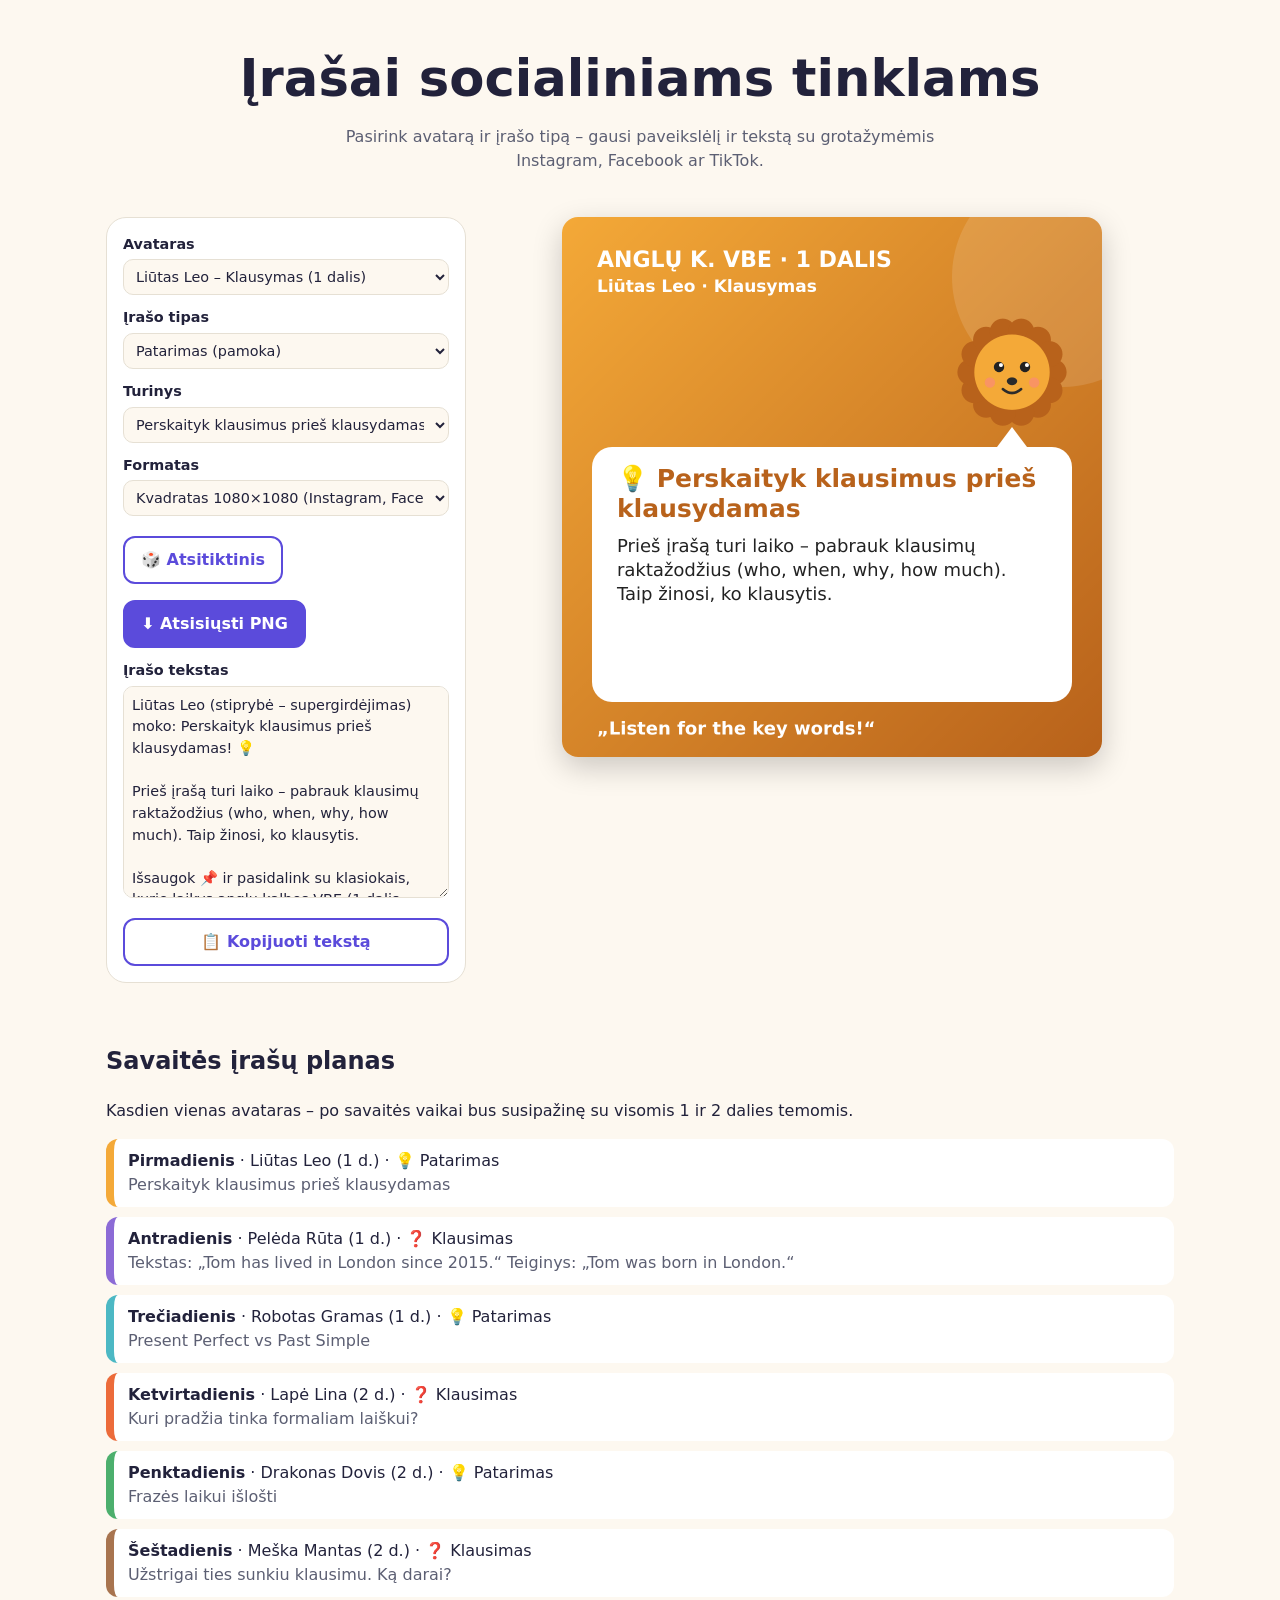
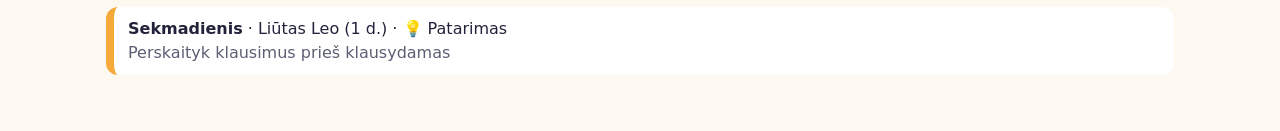
==== generatorius.html @ adbb5dec "Focus on social media: drop learning site, add ready-made posts Remove the learning website; keep th" ====
<!doctype html>
<html lang="lt">
<head>
  <meta charset="utf-8">
  <meta name="viewport" content="width=device-width, initial-scale=1">
  <title>VBE Avatarai – įrašų generatorius</title>
  <meta name="description" content="Kurkite įrašus socialiniams tinklams, kuriuose avatarai moko anglų kalbos VBE.">
  <link rel="stylesheet" href="css/style.css">
</head>
<body>
  <header class="hero">
    <h1>Įrašai socialiniams tinklams</h1>
    <p>Pasirink avatarą ir įrašo tipą – gausi paveikslėlį ir tekstą su grotažymėmis Instagram, Facebook ar TikTok.</p>
  </header>

  <main class="studio">
    <form id="controls" class="panel">
      <label>Avataras
        <select id="avatar"></select>
      </label>
      <label>Įrašo tipas
        <select id="type">
          <option value="tip">Patarimas (pamoka)</option>
          <option value="quiz">Klausimas (testas)</option>
        </select>
      </label>
      <label>Turinys
        <select id="item"></select>
      </label>
      <label>Formatas
        <select id="format">
          <option value="square">Kvadratas 1080×1080 (Instagram, Facebook)</option>
          <option value="story">Vertikalus 1080×1920 (TikTok, Reels, Stories)</option>
        </select>
      </label>
      <div class="row">
        <button type="button" class="btn" id="random">🎲 Atsitiktinis</button>
        <button type="button" class="btn primary" id="download">⬇ Atsisiųsti PNG</button>
      </div>
      <label>Įrašo tekstas
        <textarea id="caption" rows="9"></textarea>
      </label>
      <button type="button" class="btn" id="copy">📋 Kopijuoti tekstą</button>
    </form>

    <div class="preview">
      <canvas id="canvas" width="1080" height="1080"></canvas>
    </div>
  </main>

  <section class="plan">
    <h2>Savaitės įrašų planas</h2>
    <p>Kasdien vienas avataras – po savaitės vaikai bus susipažinę su visomis 1 ir 2 dalies temomis.</p>
    <div id="plan"></div>
  </section>

  <script src="js/avatars.js"></script>
  <script src="js/social.js"></script>
</body>
</html>
---- css/style.css ----
:root {
  --bg: #fdf8f0;
  --surface: #ffffff;
  --text: #22223b;
  --muted: #5c5f73;
  --border: #e6e0d4;
  --brand: #5b4bdb;
}

@media (prefers-color-scheme: dark) {
  :root {
    --bg: #17172a;
    --surface: #23233a;
    --text: #f1f0f7;
    --muted: #b3b3c9;
    --border: #3a3a55;
    --brand: #8f82ff;
  }
}

* { box-sizing: border-box; }

body {
  margin: 0;
  font-family: system-ui, -apple-system, "Segoe UI", Roboto, sans-serif;
  background: var(--bg);
  color: var(--text);
  line-height: 1.5;
}

a { color: var(--brand); }

.hero {
  text-align: center;
  padding: 40px 16px 24px;
}
.hero h1 { font-size: clamp(2rem, 6vw, 3.2rem); margin: 0 0 8px; }
.hero p { max-width: 640px; margin: 0 auto 20px; color: var(--muted); }
main, .plan { max-width: 1100px; margin: 0 auto; padding: 0 16px 40px; }

.btn {
  font: inherit; font-weight: 600;
  padding: 10px 16px; margin-top: 8px;
  border-radius: 12px; border: 2px solid var(--brand);
  background: var(--surface); color: var(--brand); cursor: pointer;
}
.btn.primary { background: var(--brand); color: #fff; }

/* Įrašų studija */
.studio {
  display: grid;
  grid-template-columns: minmax(260px, 360px) 1fr;
  gap: 24px;
  align-items: start;
}
@media (max-width: 760px) {
  .studio { grid-template-columns: 1fr; }
}
.panel {
  background: var(--surface);
  border: 1px solid var(--border);
  border-radius: 20px;
  padding: 16px;
  display: grid;
  gap: 12px;
}
.panel label { display: grid; gap: 4px; font-weight: 600; font-size: .9rem; }
.panel select, .panel textarea {
  font: inherit; font-weight: 400;
  padding: 8px; border-radius: 10px;
  border: 1px solid var(--border); background: var(--bg); color: var(--text);
  width: 100%;
}
.row { display: flex; gap: 8px; flex-wrap: wrap; }
.preview canvas {
  width: 100%;
  max-width: 540px;
  height: auto;
  border-radius: 16px;
  box-shadow: 0 10px 30px rgba(0,0,0,.2);
  display: block;
  margin: 0 auto;
}

.plan-list { list-style: none; padding: 0; display: grid; gap: 10px; }
.plan-list li {
  background: var(--surface);
  border-left: 8px solid var(--c);
  border-radius: 12px;
  padding: 10px 14px;
}
.plan-list span { display: block; color: var(--muted); }
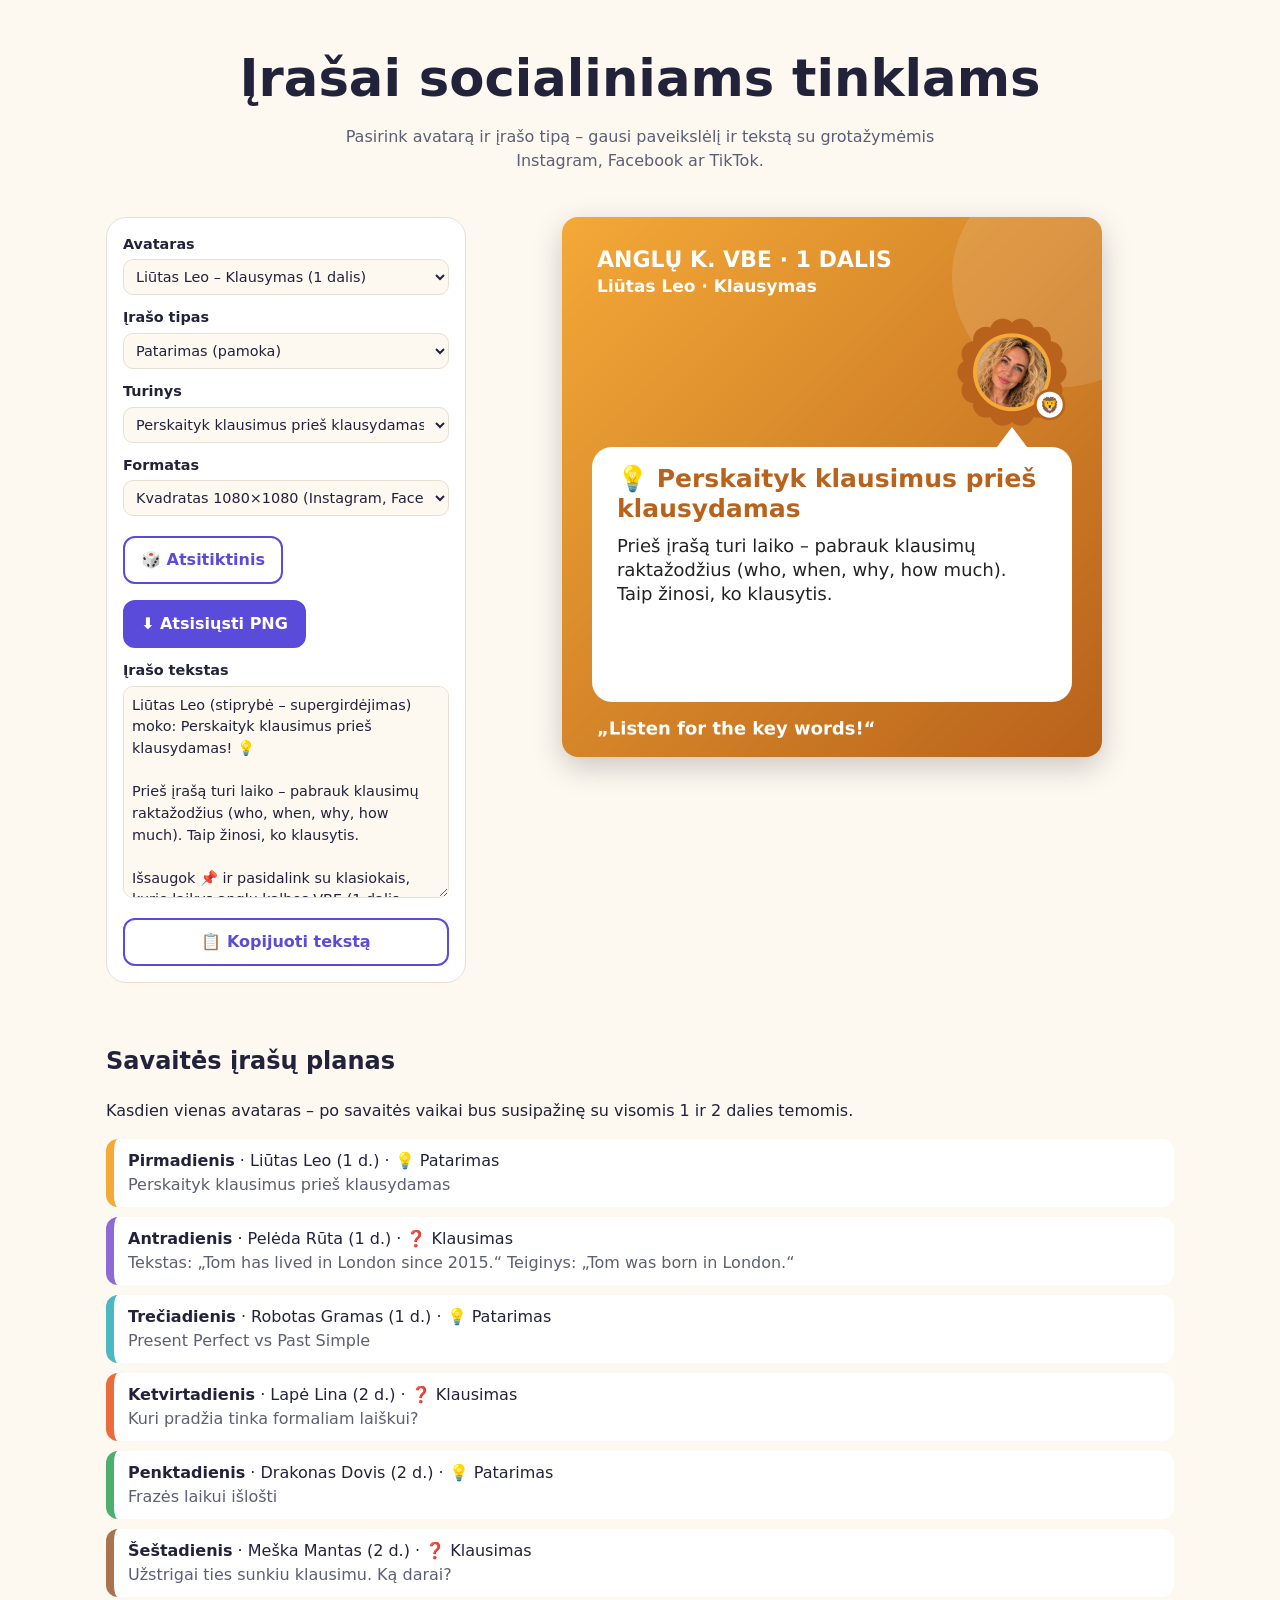
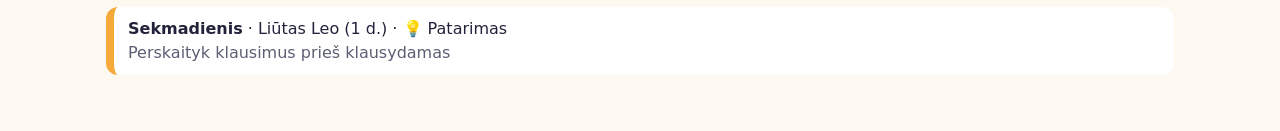
==== commit 9281c268: "Use the author's photo in all avatars Each avatar shows the photo in a circle with its own costume (" ====
--- a/generatorius.html
+++ b/generatorius.html
@@ -54,6 +54,7 @@
     <div id="plan"></div>
   </section>
 
+  <script src="js/photo.js"></script>
   <script src="js/avatars.js"></script>
   <script src="js/social.js"></script>
 </body>
